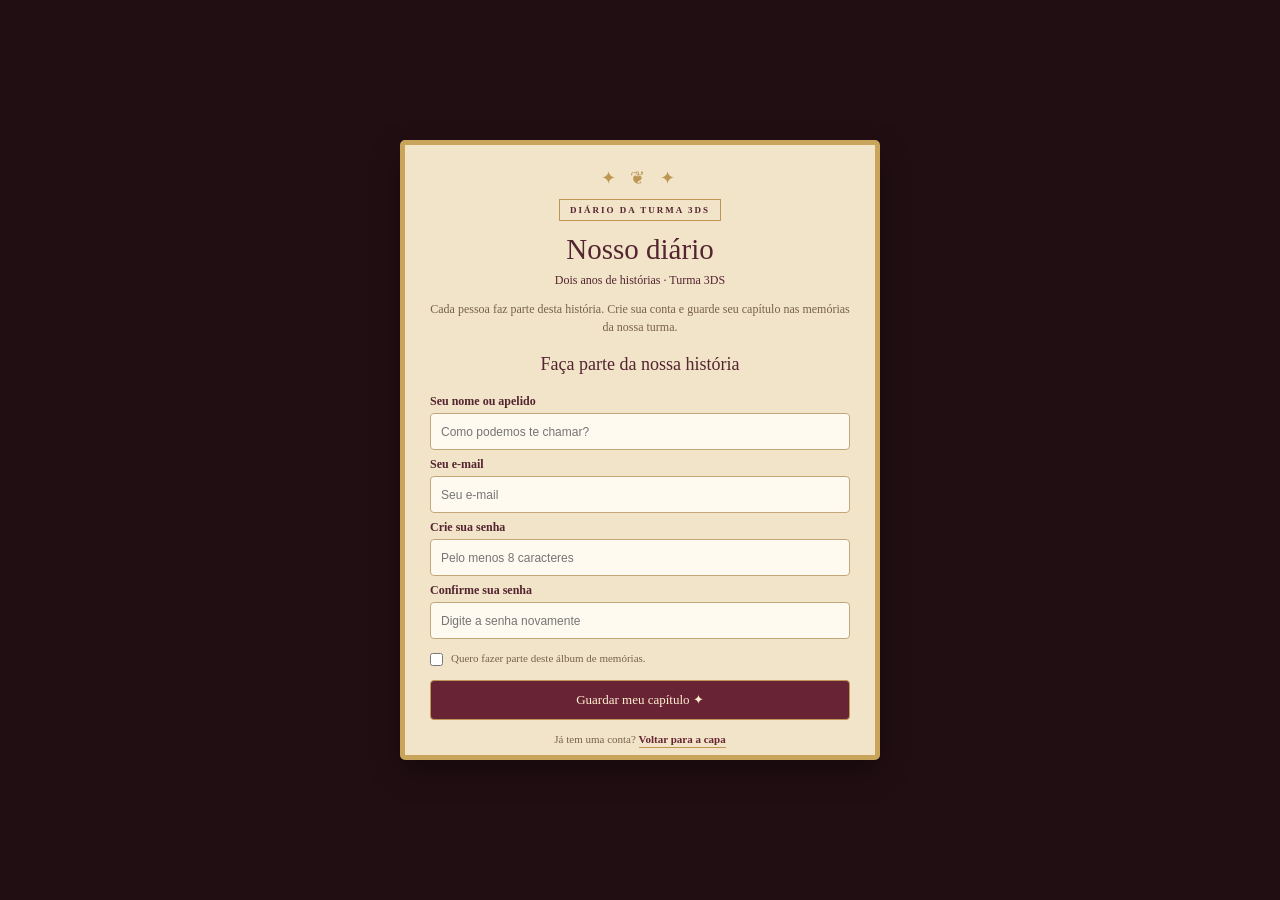
==== Cadastro.html @ 7550fbb5 "Adiciona campos de entrada e estrutura de cadastro" ====
<!DOCTYPE html>
<html lang="pt-BR">

<head>
    <link rel="stylesheet" href="Cadastro.css">
    <meta charset="UTF-8">
    <meta name="viewport" content="width=device-width, initial-scale=1.0">

    <title>Criar Conta | Nosso Diário 3DS</title>

    <link rel="stylesheet" href="Cadastro.css">
    <script src="Cadastro.js" defer></script>
</head>

<body>

    <main class="pagina-diario">

        <!-- Decoração do diário -->
        <div class="ornamento">✦ ❦ ✦</div>

        <!-- Cabeçalho -->
        <header class="cabecalho">

            <span class="etiqueta">DIÁRIO DA TURMA 3DS</span>

            <h1>Nosso diário</h1>

            <p class="frase">
                Dois anos de histórias · Turma 3DS
            </p>

            <p class="introducao">
                Cada pessoa faz parte desta história.
                Crie sua conta e guarde seu capítulo
                nas memórias da nossa turma.
            </p>

        </header>

        <!-- Formulário de cadastro -->
        <section class="formulario-area">

            <h2>Faça parte da nossa história</h2>

            <form id="formCadastro">

                <label for="nome">
                    Seu nome ou apelido
                </label>

                <input
                    type="text"
                    id="nome"
                    name="nome"
                    placeholder="Como podemos te chamar?"
                    maxlength="60"
                    autocomplete="name"
                    required
                >

                <label for="email">
                    Seu e-mail
                </label>

                <input
                    type="email"
                    id="email"
                    name="email"
                    placeholder="Seu e-mail"
                    autocomplete="email"
                    required
                >

                <label for="senha">
                    Crie sua senha
                </label>

                <input
                    type="password"
                    id="senha"
                    name="senha"
                    placeholder="Pelo menos 8 caracteres"
                    minlength="8"
                    autocomplete="new-password"
                    required
                >

                <label for="confirmarSenha">
                    Confirme sua senha
                </label>

                <input
                    type="password"
                    id="confirmarSenha"
                    name="confirmarSenha"
                    placeholder="Digite a senha novamente"
                    minlength="8"
                    autocomplete="new-password"
                    required
                >

                <label class="consentimento" for="aceite">

                    <input
                        type="checkbox"
                        id="aceite"
                        name="aceite"
                        required
                    >

                    <span>
                        Quero fazer parte deste álbum de memórias.
                    </span>

                </label>

                <button type="submit">
                    Guardar meu capítulo ✦
                </button>

                <p
                    id="mensagemStatus"
                    role="status"
                    aria-live="polite"
                ></p>

            </form>

            <p class="voltar">
                Já tem uma conta?
                <a href="./Capa.html">Voltar para a capa</a>
            </p>

        </section>

        <!-- Rodapé -->
        <footer>
            FEITO DE MOMENTOS, GUARDADO PARA SEMPRE
        </footer>

    </main>

</body>

</html>
---- Cadastro.css ----
* {
    margin: 0;
    padding: 0;
    box-sizing: border-box;
}

body {
    min-height: 100vh;
    padding: 25px;
    display: flex;
    justify-content: center;
    align-items: center;
    background: #210e13;
    font-family: Georgia, "Times New Roman", serif;
    color: #542431;
}

/* Página do diário: mesmo tamanho da tela de entrada */
.pagina-diario {
    width: 480px;
    height: 620px;
    max-width: 100%;
    padding: 22px 25px;
    background: #f1e4c8;
    border: 5px solid #c9a45b;
    border-radius: 5px;
    box-shadow: 0 12px 30px rgba(0, 0, 0, 0.35);
    display: flex;
    flex-direction: column;
    overflow-y: auto;
}

/* Detalhes decorativos */
.ornamento {
    text-align: center;
    color: #bd9653;
    font-size: 18px;
    letter-spacing: 5px;
    margin-bottom: 10px;
}

.cabecalho {
    text-align: center;
}

.etiqueta {
    display: inline-block;
    padding: 5px 10px;
    border: 1px solid #bd9653;
    color: #542431;
    font-size: 9px;
    letter-spacing: 2px;
    font-weight: bold;
}

.cabecalho h1 {
    margin-top: 12px;
    font-size: 29px;
    font-weight: normal;
    color: #542431;
}

.frase {
    margin-top: 7px;
    font-size: 12px;
}

.introducao {
    margin-top: 12px;
    color: #79614e;
    font-size: 12px;
    line-height: 1.5;
}

/* Formulário */
.formulario-area {
    margin-top: 18px;
}

.formulario-area h2 {
    margin-bottom: 12px;
    text-align: center;
    font-size: 18px;
    font-weight: normal;
}

#formCadastro {
    display: flex;
    flex-direction: column;
}

#formCadastro > label:not(.consentimento) {
    margin: 7px 0 4px;
    font-size: 12px;
    font-weight: bold;
}

#formCadastro > input {
    width: 100%;
    height: 37px;
    padding: 8px 10px;
    border: 1px solid #c4a779;
    border-radius: 4px;
    background: #fffaf0;
    color: #39251e;
    font-family: Arial, sans-serif;
    font-size: 12px;
    outline: none;
}

#formCadastro > input:focus {
    border-color: #6b2839;
    box-shadow: 0 0 0 2px rgba(107, 40, 57, 0.12);
}

.consentimento {
    display: flex;
    gap: 8px;
    align-items: flex-start;
    margin-top: 12px;
    color: #79614e;
    font-size: 11px;
    line-height: 1.4;
}

.consentimento input {
    margin-top: 2px;
    accent-color: #6b2839;
    flex-shrink: 0;
}

#formCadastro button {
    min-height: 40px;
    margin-top: 14px;
    padding: 9px;
    border: 1px solid #bd9653;
    border-radius: 4px;
    background: #682334;
    color: #fff0d1;
    font-family: Georgia, "Times New Roman", serif;
    font-size: 13px;
    cursor: pointer;
    transition: background 0.2s;
}

#formCadastro button:hover {
    background: #7b3043;
}

#mensagemStatus {
    margin-top: 8px;
    font-size: 11px;
    line-height: 1.4;
    text-align: center;
}

#mensagemStatus:empty {
    display: none;
}

#mensagemStatus.erro {
    color: #a12626;
}

#mensagemStatus.sucesso {
    color: #355c36;
}

/* Link para voltar */
.voltar {
    margin-top: 13px;
    text-align: center;
    font-size: 11px;
    color: #79614e;
}

.voltar a {
    color: #682334;
    font-weight: bold;
    text-decoration: none;
    border-bottom: 1px solid #bd9653;
    padding-bottom: 2px;
}

.voltar a:hover {
    color: #8a3c50;
}

/* Rodapé */
footer {
    margin-top: auto;
    padding-top: 15px;
    text-align: center;
    color: #79614e;
    font-size: 8px;
    letter-spacing: 1px;
    line-height: 1.6;
}

/* Adaptação para telas menores */
@media (max-width: 500px) {
    body {
        padding: 15px;
    }

    .pagina-diario {
        width: 100%;
        height: 620px;
        padding: 22px 18px;
    }

    .cabecalho h1 {
        font-size: 26px;
    }

    .formulario-area h2 {
        font-size: 17px;
    }
}
---- Cadastro.css ----
* {
    margin: 0;
    padding: 0;
    box-sizing: border-box;
}

body {
    min-height: 100vh;
    padding: 25px;
    display: flex;
    justify-content: center;
    align-items: center;
    background: #210e13;
    font-family: Georgia, "Times New Roman", serif;
    color: #542431;
}

/* Página do diário: mesmo tamanho da tela de entrada */
.pagina-diario {
    width: 480px;
    height: 620px;
    max-width: 100%;
    padding: 22px 25px;
    background: #f1e4c8;
    border: 5px solid #c9a45b;
    border-radius: 5px;
    box-shadow: 0 12px 30px rgba(0, 0, 0, 0.35);
    display: flex;
    flex-direction: column;
    overflow-y: auto;
}

/* Detalhes decorativos */
.ornamento {
    text-align: center;
    color: #bd9653;
    font-size: 18px;
    letter-spacing: 5px;
    margin-bottom: 10px;
}

.cabecalho {
    text-align: center;
}

.etiqueta {
    display: inline-block;
    padding: 5px 10px;
    border: 1px solid #bd9653;
    color: #542431;
    font-size: 9px;
    letter-spacing: 2px;
    font-weight: bold;
}

.cabecalho h1 {
    margin-top: 12px;
    font-size: 29px;
    font-weight: normal;
    color: #542431;
}

.frase {
    margin-top: 7px;
    font-size: 12px;
}

.introducao {
    margin-top: 12px;
    color: #79614e;
    font-size: 12px;
    line-height: 1.5;
}

/* Formulário */
.formulario-area {
    margin-top: 18px;
}

.formulario-area h2 {
    margin-bottom: 12px;
    text-align: center;
    font-size: 18px;
    font-weight: normal;
}

#formCadastro {
    display: flex;
    flex-direction: column;
}

#formCadastro > label:not(.consentimento) {
    margin: 7px 0 4px;
    font-size: 12px;
    font-weight: bold;
}

#formCadastro > input {
    width: 100%;
    height: 37px;
    padding: 8px 10px;
    border: 1px solid #c4a779;
    border-radius: 4px;
    background: #fffaf0;
    color: #39251e;
    font-family: Arial, sans-serif;
    font-size: 12px;
    outline: none;
}

#formCadastro > input:focus {
    border-color: #6b2839;
    box-shadow: 0 0 0 2px rgba(107, 40, 57, 0.12);
}

.consentimento {
    display: flex;
    gap: 8px;
    align-items: flex-start;
    margin-top: 12px;
    color: #79614e;
    font-size: 11px;
    line-height: 1.4;
}

.consentimento input {
    margin-top: 2px;
    accent-color: #6b2839;
    flex-shrink: 0;
}

#formCadastro button {
    min-height: 40px;
    margin-top: 14px;
    padding: 9px;
    border: 1px solid #bd9653;
    border-radius: 4px;
    background: #682334;
    color: #fff0d1;
    font-family: Georgia, "Times New Roman", serif;
    font-size: 13px;
    cursor: pointer;
    transition: background 0.2s;
}

#formCadastro button:hover {
    background: #7b3043;
}

#mensagemStatus {
    margin-top: 8px;
    font-size: 11px;
    line-height: 1.4;
    text-align: center;
}

#mensagemStatus:empty {
    display: none;
}

#mensagemStatus.erro {
    color: #a12626;
}

#mensagemStatus.sucesso {
    color: #355c36;
}

/* Link para voltar */
.voltar {
    margin-top: 13px;
    text-align: center;
    font-size: 11px;
    color: #79614e;
}

.voltar a {
    color: #682334;
    font-weight: bold;
    text-decoration: none;
    border-bottom: 1px solid #bd9653;
    padding-bottom: 2px;
}

.voltar a:hover {
    color: #8a3c50;
}

/* Rodapé */
footer {
    margin-top: auto;
    padding-top: 15px;
    text-align: center;
    color: #79614e;
    font-size: 8px;
    letter-spacing: 1px;
    line-height: 1.6;
}

/* Adaptação para telas menores */
@media (max-width: 500px) {
    body {
        padding: 15px;
    }

    .pagina-diario {
        width: 100%;
        height: 620px;
        padding: 22px 18px;
    }

    .cabecalho h1 {
        font-size: 26px;
    }

    .formulario-area h2 {
        font-size: 17px;
    }
}
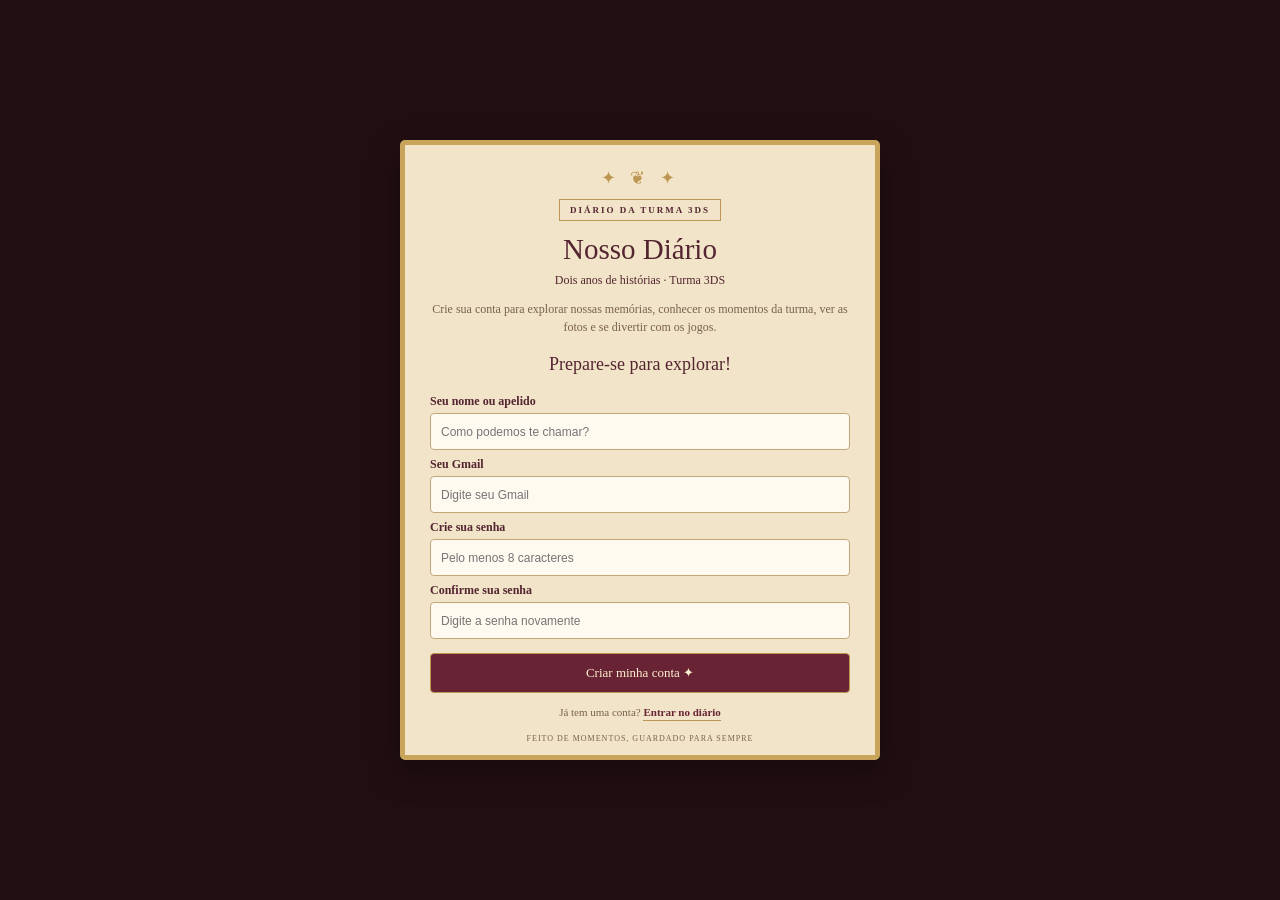
==== commit 3e0a5b0d: "Atualização da capa, diário e história com fotos" ====
--- a/Cadastro.html
+++ b/Cadastro.html
@@ -3,7 +3,6 @@
 <html lang="pt-BR">
 
 <head>
-    <link rel="stylesheet" href="Cadastro.css">
     <meta charset="UTF-8">
     <meta name="viewport" content="width=device-width, initial-scale=1.0">
 
@@ -17,38 +16,33 @@
 
     <main class="pagina-diario">
 
-        <!-- Decoração do diário -->
         <div class="ornamento">✦ ❦ ✦</div>
 
-        <!-- Cabeçalho -->
         <header class="cabecalho">
 
             <span class="etiqueta">DIÁRIO DA TURMA 3DS</span>
 
-            <h1>Nosso diário</h1>
+            <h1>Nosso Diário</h1>
 
             <p class="frase">
                 Dois anos de histórias · Turma 3DS
             </p>
 
             <p class="introducao">
-                Cada pessoa faz parte desta história.
-                Crie sua conta e guarde seu capítulo
-                nas memórias da nossa turma.
+                Crie sua conta para explorar nossas memórias,
+                conhecer os momentos da turma, ver as fotos
+                e se divertir com os jogos.
             </p>
 
         </header>
 
-        <!-- Formulário de cadastro -->
         <section class="formulario-area">
 
-            <h2>Faça parte da nossa história</h2>
+            <h2>Prepare-se para explorar!</h2>
 
             <form id="formCadastro">
 
-                <label for="nome">
-                    Seu nome ou apelido
-                </label>
+                <label for="nome">Seu nome ou apelido</label>
 
                 <input
                     type="text"
@@ -60,22 +54,18 @@
                     required
                 >
 
-                <label for="email">
-                    Seu e-mail
-                </label>
+                <label for="email">Seu Gmail</label>
 
                 <input
                     type="email"
                     id="email"
                     name="email"
-                    placeholder="Seu e-mail"
+                    placeholder="Digite seu Gmail"
                     autocomplete="email"
                     required
                 >
 
-                <label for="senha">
-                    Crie sua senha
-                </label>
+                <label for="senha">Crie sua senha</label>
 
                 <input
                     type="password"
@@ -87,9 +77,7 @@
                     required
                 >
 
-                <label for="confirmarSenha">
-                    Confirme sua senha
-                </label>
+                <label for="confirmarSenha">Confirme sua senha</label>
 
                 <input
                     type="password"
@@ -101,23 +89,8 @@
                     required
                 >
 
-                <label class="consentimento" for="aceite">
-
-                    <input
-                        type="checkbox"
-                        id="aceite"
-                        name="aceite"
-                        required
-                    >
-
-                    <span>
-                        Quero fazer parte deste álbum de memórias.
-                    </span>
-
-                </label>
-
                 <button type="submit">
-                    Guardar meu capítulo ✦
+                    Criar minha conta ✦
                 </button>
 
                 <p
@@ -130,12 +103,11 @@
 
             <p class="voltar">
                 Já tem uma conta?
-                <a href="./Capa.html">Voltar para a capa</a>
+                <a href="./Capa.html">Entrar no diário</a>
             </p>
 
         </section>
 
-        <!-- Rodapé -->
         <footer>
             FEITO DE MOMENTOS, GUARDADO PARA SEMPRE
         </footer>
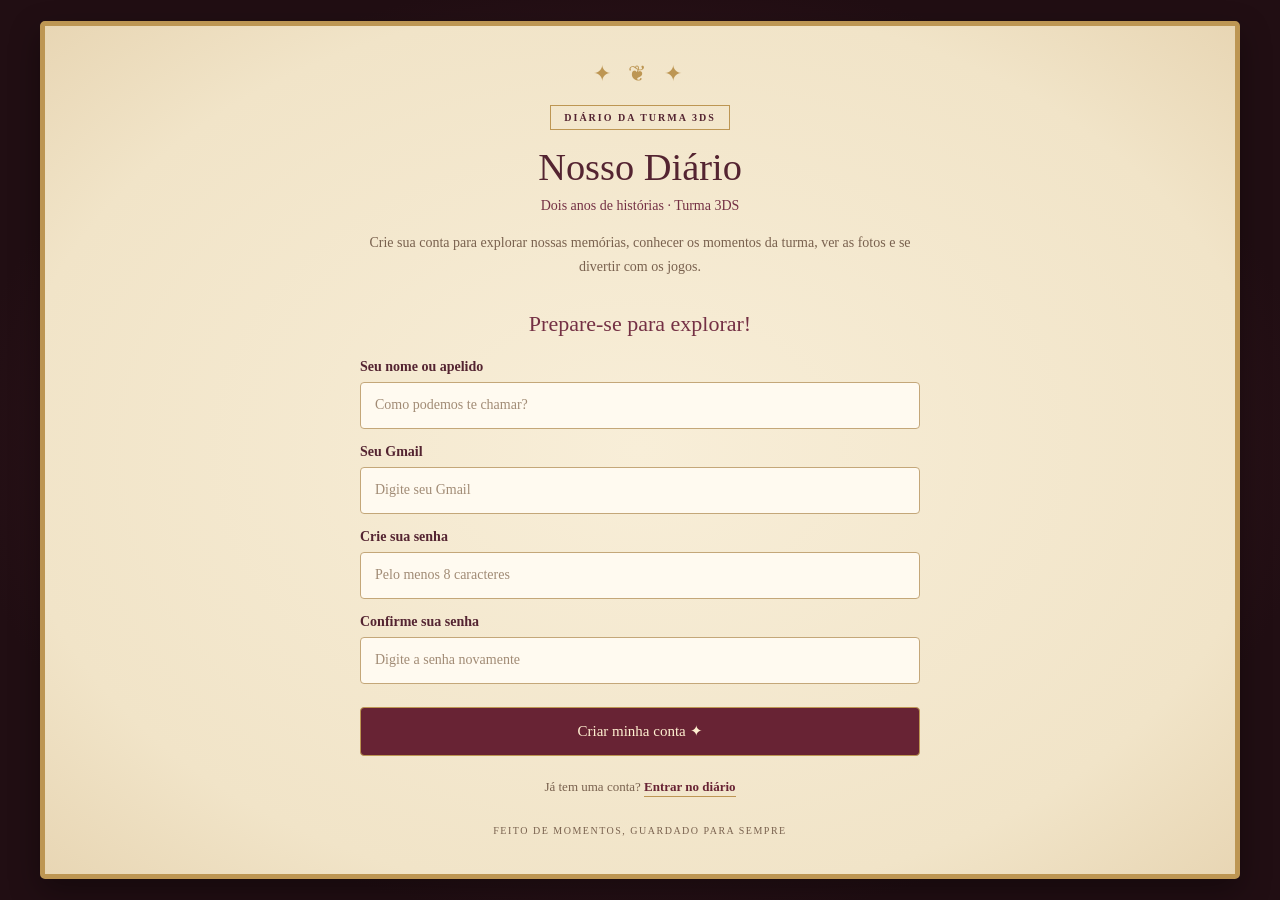
==== commit 96817dfc: "Atualiza projeto completo do Nosso Diário 3DS" ====
--- a/Cadastro.html
+++ b/Cadastro.html
@@ -42,52 +42,60 @@
 
             <form id="formCadastro">
 
-                <label for="nome">Seu nome ou apelido</label>
+                <div class="campo">
+                    <label for="nome">Seu nome ou apelido</label>
 
-                <input
-                    type="text"
-                    id="nome"
-                    name="nome"
-                    placeholder="Como podemos te chamar?"
-                    maxlength="60"
-                    autocomplete="name"
-                    required
-                >
+                    <input
+                        type="text"
+                        id="nome"
+                        name="nome"
+                        placeholder="Como podemos te chamar?"
+                        maxlength="60"
+                        autocomplete="name"
+                        required
+                    >
+                </div>
 
-                <label for="email">Seu Gmail</label>
+                <div class="campo">
+                    <label for="email">Seu Gmail</label>
 
-                <input
-                    type="email"
-                    id="email"
-                    name="email"
-                    placeholder="Digite seu Gmail"
-                    autocomplete="email"
-                    required
-                >
+                    <input
+                        type="email"
+                        id="email"
+                        name="email"
+                        placeholder="Digite seu Gmail"
+                        autocomplete="email"
+                        required
+                    >
+                </div>
 
-                <label for="senha">Crie sua senha</label>
+                <div class="campo">
+                    <label for="senha">Crie sua senha</label>
 
-                <input
-                    type="password"
-                    id="senha"
-                    name="senha"
-                    placeholder="Pelo menos 8 caracteres"
-                    minlength="8"
-                    autocomplete="new-password"
-                    required
-                >
+                    <input
+                        type="password"
+                        id="senha"
+                        name="senha"
+                        placeholder="Pelo menos 8 caracteres"
+                        minlength="8"
+                        autocomplete="new-password"
+                        required
+                    >
+                </div>
 
-                <label for="confirmarSenha">Confirme sua senha</label>
+                <div class="campo">
+                    <label for="confirmarSenha">Confirme sua senha</label>
 
-                <input
-                    type="password"
-                    id="confirmarSenha"
-                    name="confirmarSenha"
-                    placeholder="Digite a senha novamente"
-                    minlength="8"
-                    autocomplete="new-password"
-                    required
-                >
+                    <input
+                        type="password"
+                        id="confirmarSenha"
+                        name="confirmarSenha"
+                        placeholder="Digite a senha novamente"
+                        minlength="8"
+                        autocomplete="new-password"
+                        required
+                    >
+                </div>
 
                 <button type="submit">
                     Criar minha conta ✦
@@ -115,5 +123,4 @@
     </main>
 
 </body>
-
 </html>
--- a/Cadastro.css
+++ b/Cadastro.css
@@ -1,3 +1,7 @@
+
+/* ========================================
+   CONFIGURAÇÕES GERAIS
+======================================== */
 
 * {
     margin: 0;
@@ -5,40 +9,78 @@
     box-sizing: border-box;
 }
 
+html,
+body {
+    width: 100%;
+    min-height: 100%;
+}
+
 body {
     min-height: 100vh;
-    padding: 25px;
+    min-height: 100dvh;
+
+    padding: 20px;
+
     display: flex;
     justify-content: center;
     align-items: center;
-    background: #210e13;
+
+    background: radial-gradient(
+        ellipse at center,
+        #4b202b 0%,
+        #210e13 75%
+    );
+
     font-family: Georgia, "Times New Roman", serif;
     color: #542431;
 }
 
-/* Página do diário: mesmo tamanho da tela de entrada */
+/* ========================================
+   PÁGINA DO DIÁRIO
+======================================== */
+
 .pagina-diario {
-    width: 480px;
-    height: 620px;
-    max-width: 100%;
-    padding: 22px 25px;
-    background: #f1e4c8;
-    border: 5px solid #c9a45b;
+    position: relative;
+
+    width: min(100%, 1200px);
+    min-height: min(760px, calc(100vh - 40px));
+
+    padding: 35px 55px;
+
+    background: radial-gradient(
+        ellipse at center,
+        #f8eed8 0%,
+        #f1e4c8 75%,
+        #e8d6b4 100%
+    );
+
+    border: 5px solid #bd9653;
     border-radius: 5px;
+
     box-shadow: 0 12px 30px rgba(0, 0, 0, 0.35);
+
     display: flex;
     flex-direction: column;
-    overflow-y: auto;
-}
-
-/* Detalhes decorativos */
+    justify-content: flex-start;
+}
+
+/* ========================================
+   DETALHES DECORATIVOS
+======================================== */
+
 .ornamento {
     text-align: center;
+
     color: #bd9653;
-    font-size: 18px;
-    letter-spacing: 5px;
-    margin-bottom: 10px;
-}
+    font-size: 22px;
+    letter-spacing: 6px;
+
+    margin-bottom: 18px;
+}
+
+/* ========================================
+   CABEÇALHO
+======================================== */
 
 .cabecalho {
     text-align: center;
@@ -46,112 +88,165 @@
 
 .etiqueta {
     display: inline-block;
-    padding: 5px 10px;
+
+    padding: 6px 13px;
+
     border: 1px solid #bd9653;
+
     color: #542431;
-    font-size: 9px;
+
+    font-size: 10px;
     letter-spacing: 2px;
     font-weight: bold;
 }
 
 .cabecalho h1 {
-    margin-top: 12px;
-    font-size: 29px;
+    margin-top: 15px;
+
+    font-size: clamp(30px, 3vw, 40px);
     font-weight: normal;
+
     color: #542431;
 }
 
 .frase {
-    margin-top: 7px;
-    font-size: 12px;
+    margin-top: 9px;
+
+    font-size: 14px;
+    color: #743044;
 }
 
 .introducao {
-    margin-top: 12px;
+    max-width: 580px;
+
+    margin: 17px auto 0;
+
     color: #79614e;
-    font-size: 12px;
-    line-height: 1.5;
-}
-
-/* Formulário */
+
+    font-size: 14px;
+    line-height: 1.7;
+}
+
+/* ========================================
+   ÁREA DO FORMULÁRIO
+======================================== */
+
 .formulario-area {
-    margin-top: 18px;
+    width: 100%;
+    max-width: 560px;
+
+    margin: 32px auto 0;
 }
 
 .formulario-area h2 {
-    margin-bottom: 12px;
-    text-align: center;
-    font-size: 18px;
+    margin-bottom: 22px;
+
+    text-align: center;
+
+    font-size: 22px;
     font-weight: normal;
-}
+
+    color: #743044;
+}
+
+/* ========================================
+   FORMULÁRIO
+======================================== */
 
 #formCadastro {
     display: flex;
     flex-direction: column;
-}
-
-#formCadastro > label:not(.consentimento) {
-    margin: 7px 0 4px;
-    font-size: 12px;
+    gap: 15px;
+}
+
+.campo {
+    display: flex;
+    flex-direction: column;
+    gap: 7px;
+}
+
+#formCadastro label {
+    color: #542431;
+
+    font-size: 14px;
     font-weight: bold;
 }
 
-#formCadastro > input {
+#formCadastro input {
     width: 100%;
-    height: 37px;
-    padding: 8px 10px;
+    min-height: 47px;
+
+    padding: 12px 14px;
+
     border: 1px solid #c4a779;
     border-radius: 4px;
+
     background: #fffaf0;
     color: #39251e;
-    font-family: Arial, sans-serif;
-    font-size: 12px;
+
+    font-family: Georgia, "Times New Roman", serif;
+    font-size: 14px;
+
     outline: none;
-}
-
-#formCadastro > input:focus {
-    border-color: #6b2839;
-    box-shadow: 0 0 0 2px rgba(107, 40, 57, 0.12);
-}
-
-.consentimento {
-    display: flex;
-    gap: 8px;
-    align-items: flex-start;
-    margin-top: 12px;
-    color: #79614e;
-    font-size: 11px;
-    line-height: 1.4;
-}
-
-.consentimento input {
-    margin-top: 2px;
-    accent-color: #6b2839;
-    flex-shrink: 0;
-}
+
+    transition:
+        border-color 0.2s ease,
+        box-shadow 0.2s ease;
+}
+
+#formCadastro input:focus {
+    border-color: #743044;
+
+    box-shadow:
+        0 0 0 3px rgba(116, 48, 68, 0.12);
+}
+
+#formCadastro input::placeholder {
+    color: #a18b75;
+}
+
+/* ========================================
+   BOTÃO
+======================================== */
 
 #formCadastro button {
-    min-height: 40px;
-    margin-top: 14px;
-    padding: 9px;
+    width: 100%;
+    min-height: 49px;
+
+    margin-top: 8px;
+    padding: 11px;
+
     border: 1px solid #bd9653;
     border-radius: 4px;
+
     background: #682334;
     color: #fff0d1;
+
     font-family: Georgia, "Times New Roman", serif;
-    font-size: 13px;
+    font-size: 15px;
+
     cursor: pointer;
-    transition: background 0.2s;
+
+    transition:
+        background 0.2s ease,
+        transform 0.2s ease;
 }
 
 #formCadastro button:hover {
     background: #7b3043;
-}
+    transform: translateY(-2px);
+}
+
+/* ========================================
+   MENSAGEM DE STATUS
+======================================== */
 
 #mensagemStatus {
-    margin-top: 8px;
-    font-size: 11px;
-    line-height: 1.4;
+    margin-top: 5px;
+
+    font-size: 13px;
+    line-height: 1.5;
+
     text-align: center;
 }
 
@@ -167,54 +262,179 @@
     color: #355c36;
 }
 
-/* Link para voltar */
+/* ========================================
+   LINK PARA VOLTAR
+======================================== */
+
 .voltar {
-    margin-top: 13px;
-    text-align: center;
-    font-size: 11px;
+    margin-top: 23px;
+
+    text-align: center;
+
+    font-size: 13px;
     color: #79614e;
 }
 
 .voltar a {
     color: #682334;
+
     font-weight: bold;
     text-decoration: none;
+
     border-bottom: 1px solid #bd9653;
+
     padding-bottom: 2px;
+
+    transition: color 0.2s ease;
 }
 
 .voltar a:hover {
     color: #8a3c50;
 }
 
-/* Rodapé */
+/* ========================================
+   RODAPÉ
+======================================== */
+
 footer {
     margin-top: auto;
-    padding-top: 15px;
-    text-align: center;
+    padding-top: 28px;
+
+    text-align: center;
+
     color: #79614e;
-    font-size: 8px;
-    letter-spacing: 1px;
+
+    font-size: 10px;
+    letter-spacing: 1.5px;
     line-height: 1.6;
 }
 
-/* Adaptação para telas menores */
-@media (max-width: 500px) {
+/* ========================================
+   RESPONSIVIDADE
+======================================== */
+
+@media (max-width: 700px) {
+
     body {
-        padding: 15px;
+        padding: 10px;
     }
 
     .pagina-diario {
         width: 100%;
-        height: 620px;
-        padding: 22px 18px;
+        min-height: calc(100vh - 20px);
+
+        padding: 25px 22px;
+    }
+
+    .ornamento {
+        font-size: 18px;
+        margin-bottom: 14px;
     }
 
     .cabecalho h1 {
-        font-size: 26px;
+        font-size: 29px;
+    }
+
+    .frase {
+        font-size: 12px;
+    }
+
+    .introducao {
+        font-size: 12px;
+    }
+
+    .formulario-area {
+        margin-top: 25px;
     }
 
     .formulario-area h2 {
-        font-size: 17px;
-    }
-}
+        font-size: 19px;
+        margin-bottom: 17px;
+    }
+
+    #formCadastro {
+        gap: 13px;
+    }
+
+    #formCadastro input {
+        min-height: 44px;
+    }
+
+    .voltar {
+        margin-top: 18px;
+    }
+
+    footer {
+        font-size: 8px;
+        padding-top: 22px;
+    }
+}
+
+/* ========================================
+   TELAS COM POUCA ALTURA
+======================================== */
+
+@media (max-height: 750px) {
+
+    body {
+        align-items: flex-start;
+    }
+
+    .pagina-diario {
+        min-height: auto;
+    }
+
+    .ornamento {
+        margin-bottom: 10px;
+    }
+
+    .cabecalho h1 {
+        margin-top: 9px;
+    }
+
+    .introducao {
+        margin-top: 10px;
+    }
+
+    .formulario-area {
+        margin-top: 20px;
+    }
+
+    .formulario-area h2 {
+        margin-bottom: 13px;
+    }
+
+    #formCadastro {
+        gap: 10px;
+    }
+
+    #formCadastro input {
+        min-height: 40px;
+        padding: 9px 12px;
+    }
+
+    #formCadastro button {
+        min-height: 43px;
+    }
+
+    .voltar {
+        margin-top: 15px;
+    }
+
+    footer {
+        padding-top: 18px;
+    }
+}
+
+/* ========================================
+   ACESSIBILIDADE
+======================================== */
+
+@media (prefers-reduced-motion: reduce) {
+
+    #formCadastro button,
+    .voltar a,
+    #formCadastro input {
+        transition-duration: 0.01ms;
+    }
+}
